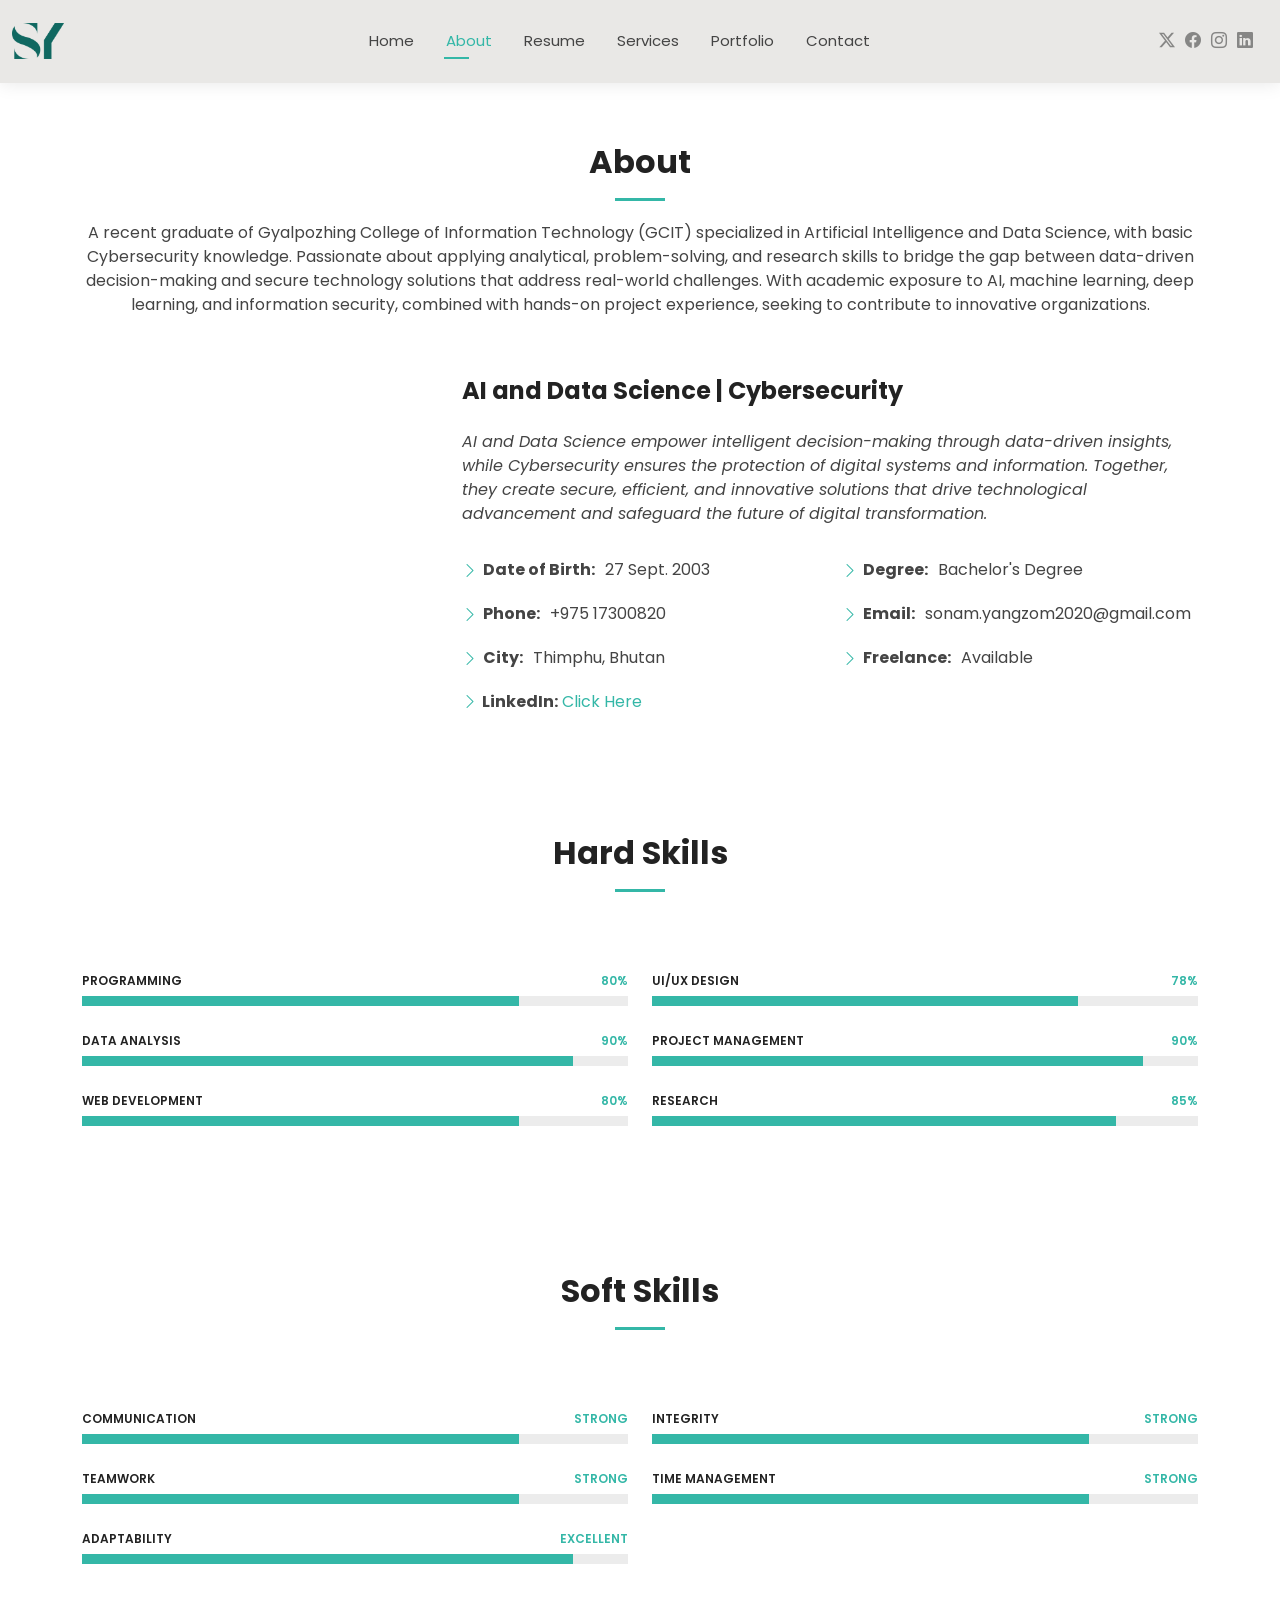
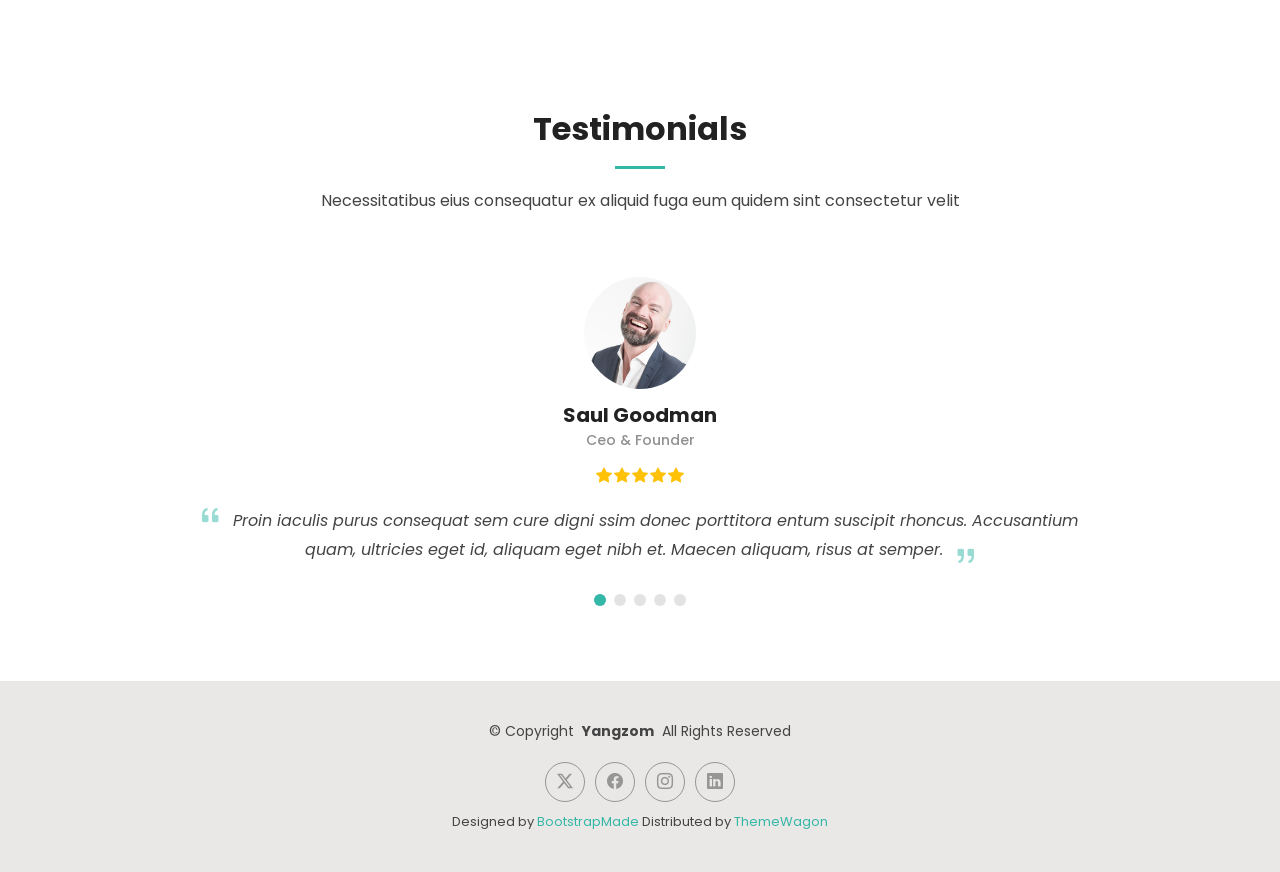
==== about.html @ 01315334 "initial commit" ====
<!DOCTYPE html>
<html lang="en">
  <head>
    <meta charset="utf-8" />
    <meta content="width=device-width, initial-scale=1.0" name="viewport" />
    <title>About - Yangzom Bootstrap Template</title>
    <meta name="description" content="" />
    <meta name="keywords" content="" />

    <!-- Favicons -->
    <link href="assets/img/favicon.png" rel="icon" />
    <link href="assets/img/apple-touch-icon.png" rel="apple-touch-icon" />

    <!-- Fonts -->
    <link href="https://fonts.googleapis.com" rel="preconnect" />
    <link href="https://fonts.gstatic.com" rel="preconnect" crossorigin />
    <link
      href="https://fonts.googleapis.com/css2?family=Roboto:ital,wght@0,100;0,300;0,400;0,500;0,700;0,900;1,100;1,300;1,400;1,500;1,700;1,900&family=Poppins:ital,wght@0,100;0,200;0,300;0,400;0,500;0,600;0,700;0,800;0,900;1,100;1,200;1,300;1,400;1,500;1,600;1,700;1,800;1,900&family=Raleway:ital,wght@0,100;0,200;0,300;0,400;0,500;0,600;0,700;0,800;0,900;1,100;1,200;1,300;1,400;1,500;1,600;1,700;1,800;1,900&display=swap"
      rel="stylesheet"
    />

    <!-- Vendor CSS Files -->
    <link
      href="assets/vendor/bootstrap/css/bootstrap.min.css"
      rel="stylesheet"
    />
    <link
      href="assets/vendor/bootstrap-icons/bootstrap-icons.css"
      rel="stylesheet"
    />
    <link href="assets/vendor/aos/aos.css" rel="stylesheet" />
    <link href="assets/vendor/swiper/swiper-bundle.min.css" rel="stylesheet" />
    <link
      href="assets/vendor/glightbox/css/glightbox.min.css"
      rel="stylesheet"
    />

    <!-- Main CSS File -->
    <link href="assets/css/main.css" rel="stylesheet" />

    <!-- =======================================================
  * Template Name: Yangzom
  * Template URL: https://bootstrapmade.com/kelly-free-bootstrap-cv-resume-html-template/
  * Updated: Aug 07 2024 with Bootstrap v5.3.3
  * Author: BootstrapMade.com
  * License: https://bootstrapmade.com/license/
  ======================================================== -->
  </head>

  <body class="about-page">
    <header
      id="header"
      class="header d-flex align-items-center light-background sticky-top"
    >
      <div
        class="container-fluid position-relative d-flex align-items-center justify-content-between"
      >
        <a
          href="index.html"
          class="logo d-flex align-items-center me-auto me-xl-0"
        >
          <!-- Uncomment the line below if you also wish to use an image logo -->
          <img src="assets/img/favicon.png" alt="" />
          <!-- <h1 class="sitename">Yangzom</h1> -->
        </a>

        <nav id="navmenu" class="navmenu">
          <ul>
            <li><a href="index.html">Home</a></li>
            <li><a href="about.html" class="active">About</a></li>
            <li><a href="resume.html">Resume</a></li>
            <li><a href="services.html">Services</a></li>
            <li><a href="portfolio.html">Portfolio</a></li>

            <li><a href="contact.html">Contact</a></li>
          </ul>
          <i class="mobile-nav-toggle d-xl-none bi bi-list"></i>
        </nav>

        <div class="header-social-links">
          <a href="#" class="twitter"><i class="bi bi-twitter-x"></i></a>
          <a href="#" class="facebook"><i class="bi bi-facebook"></i></a>
          <a href="#" class="instagram"><i class="bi bi-instagram"></i></a>
          <a href="#" class="linkedin"><i class="bi bi-linkedin"></i></a>
        </div>
      </div>
    </header>

    <main class="main">
      <!-- About Section -->
      <section id="about" class="about section">
        <!-- Section Title -->
        <div class="container section-title" data-aos="fade-up">
          <h2>About</h2>
          <p>
            A recent graduate of Gyalpozhing College of Information Technology
            (GCIT) specialized in Artificial Intelligence and Data Science, with
            basic Cybersecurity knowledge. Passionate about applying analytical,
            problem-solving, and research skills to bridge the gap between
            data-driven decision-making and secure technology solutions that
            address real-world challenges. With academic exposure to AI, machine
            learning, deep learning, and information security, combined with
            hands-on project experience, seeking to contribute to innovative
            organizations.
          </p>
        </div>
        <!-- End Section Title -->

        <div class="container" data-aos="fade-up" data-aos-delay="100">
          <div class="row gy-4 justify-content-center">
            <div class="col-lg-4">
              <img src="assets/img/profile-img.jpg" class="img-fluid" alt="" />
            </div>
            <div class="col-lg-8 content">
              <h2>AI and Data Science | Cybersecurity</h2>
              <p class="fst-italic py-3">
                AI and Data Science empower intelligent decision-making through
                data-driven insights, while Cybersecurity ensures the protection
                of digital systems and information. Together, they create
                secure, efficient, and innovative solutions that drive
                technological advancement and safeguard the future of digital
                transformation.
              </p>
              <div class="row">
                <div class="col-lg-6">
                  <ul>
                    <li>
                      <i class="bi bi-chevron-right"></i>
                      <strong>Date of Birth:</strong> <span>27 Sept. 2003</span>
                    </li>

                    <li>
                      <i class="bi bi-chevron-right"></i>
                      <strong>Phone:</strong> <span>+975 17300820</span>
                    </li>

                    <li>
                      <i class="bi bi-chevron-right"></i>
                      <strong>City:</strong> <span>Thimphu, Bhutan</span>
                    </li>
                  </ul>
                </div>
                <div class="col-lg-6">
                  <ul>
                    <li>
                      <i class="bi bi-chevron-right"></i>
                      <strong>Degree:</strong> <span>Bachelor's Degree</span>
                    </li>
                    <li>
                      <i class="bi bi-chevron-right"></i>
                      <strong>Email:</strong>
                      <span>sonam.yangzom2020@gmail.com</span>
                    </li>
                    <li>
                      <i class="bi bi-chevron-right"></i>
                      <strong>Freelance:</strong> <span>Available</span>
                    </li>
                  </ul>
                </div>
                <div class="col-lg-6 linkedin">
                  <i class="bi bi-chevron-right"></i>
                  <strong>LinkedIn:</strong>
                  <a
                    href="https://www.linkedin.com/in/sonam-yangzom-aba3902b0?utm_source=share&utm_campaign=share_via&utm_content=profile&utm_medium=ios_app"
                    target="_blank"
                    rel="noopener noreferrer"
                    class="text-decoration-none"
                  >
                    Click Here
                  </a>
                </div>
              </div>
              <!-- <p class="py-3">
                Officiis eligendi itaque labore et dolorum mollitia officiis
                optio vero. Quisquam sunt adipisci omnis et ut. Nulla
                accusantium dolor incidunt officia tempore. Et eius omnis.
                Cupiditate ut dicta maxime officiis quidem quia. Sed et
                consectetur qui quia repellendus itaque neque.
              </p> -->
            </div>
          </div>
        </div>
      </section>

      <!-- Skills Section -->
      <section id="skills" class="skills section">
        <!-- Section Title -->
        <div class="container section-title" data-aos="fade-up">
          <h2>Hard Skills</h2>
          <!-- <p>
            Necessitatibus eius consequatur ex aliquid fuga eum quidem sint
            consectetur velit
          </p> -->
        </div>
        <!-- End Section Title -->

        <div class="container" data-aos="fade-up" data-aos-delay="100">
          <div class="row skills-content skills-animation">
            <div class="col-lg-6">
              <div class="progress">
                <span class="skill"
                  ><span>Programming</span> <i class="val">80%</i></span
                >
                <div class="progress-bar-wrap">
                  <div
                    class="progress-bar"
                    role="progressbar"
                    aria-valuenow="80"
                    aria-valuemin="0"
                    aria-valuemax="100"
                  ></div>
                </div>
              </div>
              <!-- End Skills Item -->

              <div class="progress">
                <span class="skill"
                  ><span>Data Analysis</span> <i class="val">90%</i></span
                >
                <div class="progress-bar-wrap">
                  <div
                    class="progress-bar"
                    role="progressbar"
                    aria-valuenow="90"
                    aria-valuemin="0"
                    aria-valuemax="100"
                  ></div>
                </div>
              </div>
              <!-- End Skills Item -->

              <div class="progress">
                <span class="skill"
                  ><span>Web development </span> <i class="val">80%</i></span
                >
                <div class="progress-bar-wrap">
                  <div
                    class="progress-bar"
                    role="progressbar"
                    aria-valuenow="80"
                    aria-valuemin="0"
                    aria-valuemax="100"
                  ></div>
                </div>
              </div>
              <!-- End Skills Item -->
            </div>

            <div class="col-lg-6">
              <div class="progress">
                <span class="skill"
                  ><span>UI/UX design </span> <i class="val">78%</i></span
                >
                <div class="progress-bar-wrap">
                  <div
                    class="progress-bar"
                    role="progressbar"
                    aria-valuenow="78"
                    aria-valuemin="0"
                    aria-valuemax="100"
                  ></div>
                </div>
              </div>
              <!-- End Skills Item -->

              <div class="progress">
                <span class="skill"
                  ><span>Project Management </span> <i class="val">90%</i></span
                >
                <div class="progress-bar-wrap">
                  <div
                    class="progress-bar"
                    role="progressbar"
                    aria-valuenow="90"
                    aria-valuemin="0"
                    aria-valuemax="100"
                  ></div>
                </div>
              </div>
              <!-- End Skills Item -->

              <div class="progress">
                <span class="skill"
                  ><span>Research </span> <i class="val">85%</i></span
                >
                <div class="progress-bar-wrap">
                  <div
                    class="progress-bar"
                    role="progressbar"
                    aria-valuenow="85"
                    aria-valuemin="0"
                    aria-valuemax="100"
                  ></div>
                </div>
              </div>
              <!-- End Skills Item -->
            </div>
          </div>
        </div>
      </section>
      <!-- /Skills Section -->

      <!-- Stats Section -->
      <section id="skills" class="skills section">
        <!-- Section Title -->
        <div class="container section-title" data-aos="fade-up">
          <h2>Soft Skills</h2>
          <!-- <p>
            Necessitatibus eius consequatur ex aliquid fuga eum quidem sint
            consectetur velit
          </p> -->
        </div>
        <!-- End Section Title -->

        <div class="container" data-aos="fade-up" data-aos-delay="100">
          <div class="row skills-content skills-animation">
            <div class="col-lg-6">
              <div class="progress">
                <span class="skill"
                  ><span>Communication</span> <i class="val">Strong</i></span
                >
                <div class="progress-bar-wrap">
                  <div
                    class="progress-bar"
                    role="progressbar"
                    aria-valuenow="80"
                    aria-valuemin="0"
                    aria-valuemax="100"
                  ></div>
                </div>
              </div>
              <!-- End Skills Item -->

              <div class="progress">
                <span class="skill"
                  ><span>Teamwork</span> <i class="val">Strong</i></span
                >
                <div class="progress-bar-wrap">
                  <div
                    class="progress-bar"
                    role="progressbar"
                    aria-valuenow="80"
                    aria-valuemin="0"
                    aria-valuemax="100"
                  ></div>
                </div>
              </div>
              <!-- End Skills Item -->

              <div class="progress">
                <span class="skill"
                  ><span>Adaptability </span> <i class="val">Excellent</i></span
                >
                <div class="progress-bar-wrap">
                  <div
                    class="progress-bar"
                    role="progressbar"
                    aria-valuenow="90"
                    aria-valuemin="0"
                    aria-valuemax="100"
                  ></div>
                </div>
              </div>
              <!-- End Skills Item -->
            </div>

            <div class="col-lg-6">
              <div class="progress">
                <span class="skill"
                  ><span>Integrity </span> <i class="val">Strong</i></span
                >
                <div class="progress-bar-wrap">
                  <div
                    class="progress-bar"
                    role="progressbar"
                    aria-valuenow="80"
                    aria-valuemin="0"
                    aria-valuemax="100"
                  ></div>
                </div>
              </div>
              <!-- End Skills Item -->

              <div class="progress">
                <span class="skill"
                  ><span>Time Management </span> <i class="val">Strong</i></span
                >
                <div class="progress-bar-wrap">
                  <div
                    class="progress-bar"
                    role="progressbar"
                    aria-valuenow="80"
                    aria-valuemin="0"
                    aria-valuemax="100"
                  ></div>
                </div>
              </div>
              <!-- End Skills Item -->

              <!-- End Skills Item -->
            </div>
          </div>
        </div>
      </section>
      <!-- /Stats Section -->

      <!-- Testimonials Section -->
      <section id="testimonials" class="testimonials section">
        <!-- Section Title -->
        <div class="container section-title" data-aos="fade-up">
          <h2>Testimonials</h2>
          <p>
            Necessitatibus eius consequatur ex aliquid fuga eum quidem sint
            consectetur velit
          </p>
        </div>
        <!-- End Section Title -->

        <div class="container" data-aos="fade-up" data-aos-delay="100">
          <div class="swiper init-swiper">
            <script type="application/json" class="swiper-config">
              {
                "loop": true,
                "speed": 600,
                "autoplay": {
                  "delay": 5000
                },
                "slidesPerView": "auto",
                "pagination": {
                  "el": ".swiper-pagination",
                  "type": "bullets",
                  "clickable": true
                }
              }
            </script>
            <div class="swiper-wrapper">
              <div class="swiper-slide">
                <div class="testimonial-item">
                  <img
                    src="assets/img/testimonials/testimonials-1.jpg"
                    class="testimonial-img"
                    alt=""
                  />
                  <h3>Saul Goodman</h3>
                  <h4>Ceo &amp; Founder</h4>
                  <div class="stars">
                    <i class="bi bi-star-fill"></i
                    ><i class="bi bi-star-fill"></i
                    ><i class="bi bi-star-fill"></i
                    ><i class="bi bi-star-fill"></i
                    ><i class="bi bi-star-fill"></i>
                  </div>
                  <p>
                    <i class="bi bi-quote quote-icon-left"></i>
                    <span
                      >Proin iaculis purus consequat sem cure digni ssim donec
                      porttitora entum suscipit rhoncus. Accusantium quam,
                      ultricies eget id, aliquam eget nibh et. Maecen aliquam,
                      risus at semper.</span
                    >
                    <i class="bi bi-quote quote-icon-right"></i>
                  </p>
                </div>
              </div>
              <!-- End testimonial item -->

              <div class="swiper-slide">
                <div class="testimonial-item">
                  <img
                    src="assets/img/testimonials/testimonials-2.jpg"
                    class="testimonial-img"
                    alt=""
                  />
                  <h3>Sara Wilsson</h3>
                  <h4>Designer</h4>
                  <div class="stars">
                    <i class="bi bi-star-fill"></i
                    ><i class="bi bi-star-fill"></i
                    ><i class="bi bi-star-fill"></i
                    ><i class="bi bi-star-fill"></i
                    ><i class="bi bi-star-fill"></i>
                  </div>
                  <p>
                    <i class="bi bi-quote quote-icon-left"></i>
                    <span
                      >Export tempor illum tamen malis malis eram quae irure
                      esse labore quem cillum quid cillum eram malis quorum
                      velit fore eram velit sunt aliqua noster fugiat irure amet
                      legam anim culpa.</span
                    >
                    <i class="bi bi-quote quote-icon-right"></i>
                  </p>
                </div>
              </div>
              <!-- End testimonial item -->

              <div class="swiper-slide">
                <div class="testimonial-item">
                  <img
                    src="assets/img/testimonials/testimonials-3.jpg"
                    class="testimonial-img"
                    alt=""
                  />
                  <h3>Jena Karlis</h3>
                  <h4>Store Owner</h4>
                  <div class="stars">
                    <i class="bi bi-star-fill"></i
                    ><i class="bi bi-star-fill"></i
                    ><i class="bi bi-star-fill"></i
                    ><i class="bi bi-star-fill"></i
                    ><i class="bi bi-star-fill"></i>
                  </div>
                  <p>
                    <i class="bi bi-quote quote-icon-left"></i>
                    <span
                      >Enim nisi quem export duis labore cillum quae magna enim
                      sint quorum nulla quem veniam duis minim tempor labore
                      quem eram duis noster aute amet eram fore quis sint
                      minim.</span
                    >
                    <i class="bi bi-quote quote-icon-right"></i>
                  </p>
                </div>
              </div>
              <!-- End testimonial item -->

              <div class="swiper-slide">
                <div class="testimonial-item">
                  <img
                    src="assets/img/testimonials/testimonials-4.jpg"
                    class="testimonial-img"
                    alt=""
                  />
                  <h3>Matt Brandon</h3>
                  <h4>Freelancer</h4>
                  <div class="stars">
                    <i class="bi bi-star-fill"></i
                    ><i class="bi bi-star-fill"></i
                    ><i class="bi bi-star-fill"></i
                    ><i class="bi bi-star-fill"></i
                    ><i class="bi bi-star-fill"></i>
                  </div>
                  <p>
                    <i class="bi bi-quote quote-icon-left"></i>
                    <span
                      >Fugiat enim eram quae cillum dolore dolor amet nulla
                      culpa multos export minim fugiat minim velit minim dolor
                      enim duis veniam ipsum anim magna sunt elit fore quem
                      dolore labore illum veniam.</span
                    >
                    <i class="bi bi-quote quote-icon-right"></i>
                  </p>
                </div>
              </div>
              <!-- End testimonial item -->

              <div class="swiper-slide">
                <div class="testimonial-item">
                  <img
                    src="assets/img/testimonials/testimonials-5.jpg"
                    class="testimonial-img"
                    alt=""
                  />
                  <h3>John Larson</h3>
                  <h4>Entrepreneur</h4>
                  <div class="stars">
                    <i class="bi bi-star-fill"></i
                    ><i class="bi bi-star-fill"></i
                    ><i class="bi bi-star-fill"></i
                    ><i class="bi bi-star-fill"></i
                    ><i class="bi bi-star-fill"></i>
                  </div>
                  <p>
                    <i class="bi bi-quote quote-icon-left"></i>
                    <span
                      >Quis quorum aliqua sint quem legam fore sunt eram irure
                      aliqua veniam tempor noster veniam enim culpa labore duis
                      sunt culpa nulla illum cillum fugiat legam esse veniam
                      culpa fore nisi cillum quid.</span
                    >
                    <i class="bi bi-quote quote-icon-right"></i>
                  </p>
                </div>
              </div>
              <!-- End testimonial item -->
            </div>
            <div class="swiper-pagination"></div>
          </div>
        </div>
      </section>
      <!-- /Testimonials Section -->
    </main>

    <footer id="footer" class="footer light-background">
      <div class="container">
        <div class="copyright text-center">
          <p>
            © <span>Copyright</span>
            <strong class="px-1 sitename">Yangzom</strong>
            <span>All Rights Reserved<br /></span>
          </p>
        </div>
        <div class="social-links d-flex justify-content-center">
          <a href=""><i class="bi bi-twitter-x"></i></a>
          <a href=""><i class="bi bi-facebook"></i></a>
          <a href=""><i class="bi bi-instagram"></i></a>
          <a href=""><i class="bi bi-linkedin"></i></a>
        </div>
        <div class="credits">
          <!-- All the links in the footer should remain intact. -->
          <!-- You can delete the links only if you've purchased the pro version. -->
          <!-- Licensing information: https://bootstrapmade.com/license/ -->
          <!-- Purchase the pro version with working PHP/AJAX contact form: [buy-url] -->
          Designed by
          <a href="https://bootstrapmade.com/">BootstrapMade</a> Distributed by
          <a href=“https://themewagon.com>ThemeWagon
        </div>
      </div>
    </footer>

    <!-- Scroll Top -->
    <a
      href="#"
      id="scroll-top"
      class="scroll-top d-flex align-items-center justify-content-center"
      ><i class="bi bi-arrow-up-short"></i
    ></a>

    <!-- Preloader -->
    <div id="preloader"></div>

    <!-- Vendor JS Files -->
    <script src="assets/vendor/bootstrap/js/bootstrap.bundle.min.js"></script>
    <script src="assets/vendor/php-email-form/validate.js"></script>
    <script src="assets/vendor/aos/aos.js"></script>
    <script src="assets/vendor/waypoints/noframework.waypoints.js"></script>
    <script src="assets/vendor/purecounter/purecounter_vanilla.js"></script>
    <script src="assets/vendor/swiper/swiper-bundle.min.js"></script>
    <script src="assets/vendor/glightbox/js/glightbox.min.js"></script>
    <script src="assets/vendor/imagesloaded/imagesloaded.pkgd.min.js"></script>
    <script src="assets/vendor/isotope-layout/isotope.pkgd.min.js"></script>

    <!-- Main JS File -->
    <script src="assets/js/main.js"></script>
  </body>
</html>
---- assets/css/main.css ----
/**
* Template Name: Yangzom
* Template URL: https://bootstrapmade.com/kelly-free-bootstrap-cv-resume-html-template/
* Updated: Aug 07 2024 with Bootstrap v5.3.3
* Author: BootstrapMade.com
* License: https://bootstrapmade.com/license/
*/

/*--------------------------------------------------------------
# Font & Color Variables
# Help: https://bootstrapmade.com/color-system/
--------------------------------------------------------------*/
/* Fonts */
:root {
  --nav-font: "Roboto", system-ui, -apple-system, "Segoe UI", Roboto,
    "Helvetica Neue", Arial, "Noto Sans", "Liberation Sans", sans-serif,
    "Apple Color Emoji", "Segoe UI Emoji", "Segoe UI Symbol", "Noto Color Emoji";
  --nav-font: "Raleway", sans-serif;
  --nav-font: "Poppins", sans-serif;
}

/* Global Colors - The following color variables are used throughout the website. Updating them here will change the color scheme of the entire website */
:root {
  --background-color: #ffffff; /* Background color for the entire website, including individual sections */
  --default-color: #444444; /* Default color used for the majority of the text content across the entire website */
  --heading-color: #222222; /* Color for headings, subheadings and title throughout the website */
  --accent-color: #34b7a7; /* Accent color that represents your brand on the website. It's used for buttons, links, and other elements that need to stand out */
  --surface-color: #ffffff; /* The surface color is used as a background of boxed elements within sections, such as cards, icon boxes, or other elements that require a visual separation from the global background. */
  --contrast-color: #ffffff; /* Contrast color for text, ensuring readability against backgrounds of accent, heading, or default colors. */
}

/* Nav Menu Colors - The following color variables are used specifically for the navigation menu. They are separate from the global colors to allow for more customization options */
:root {
  --nav-color: #444444; /* The default color of the main navmenu links */
  --nav-hover-color: #34b7a7; /* Applied to main navmenu links when they are hovered over or active */
  --nav-mobile-background-color: #ffffff; /* Used as the background color for mobile navigation menu */
  --nav-dropdown-background-color: #ffffff; /* Used as the background color for dropdown items that appear when hovering over primary navigation items */
  --nav-dropdown-color: #444444; /* Used for navigation links of the dropdown items in the navigation menu. */
  --nav-dropdown-hover-color: #34b7a7; /* Similar to --nav-hover-color, this color is applied to dropdown navigation links when they are hovered over. */
}

/* Color Presets - These classes override global colors when applied to any section or element, providing reuse of the sam color scheme. */

.light-background {
  --background-color: #e9e8e6;
  --surface-color: #ffffff;
}

.dark-background {
  --background-color: #060606;
  --default-color: #ffffff;
  --heading-color: #ffffff;
  --surface-color: #252525;
  --contrast-color: #ffffff;
}

/* Smooth scroll */
:root {
  scroll-behavior: smooth;
}

/*--------------------------------------------------------------
# General Styling & Shared Classes
--------------------------------------------------------------*/
body {
  color: var(--default-color);
  background-color: var(--background-color);
  font-family: var(--nav-font);
}

a {
  color: var(--accent-color);
  text-decoration: none;
  transition: 0.3s;
}

a:hover {
  color: color-mix(in srgb, var(--accent-color), transparent 25%);
  text-decoration: none;
}

h1,
h2,
h3,
h4,
h5,
h6 {
  color: var(--heading-color);
  font-family: var(--nav-font);
}

/* PHP Email Form Messages
------------------------------*/
.php-email-form .error-message {
  display: none;
  background: #df1529;
  color: #ffffff;
  text-align: left;
  padding: 15px;
  margin-bottom: 24px;
  font-weight: 600;
}

.php-email-form .sent-message {
  display: none;
  color: #ffffff;
  background: #059652;
  text-align: center;
  padding: 15px;
  margin-bottom: 24px;
  font-weight: 600;
}

.php-email-form .loading {
  display: none;
  background: var(--surface-color);
  text-align: center;
  padding: 15px;
  margin-bottom: 24px;
}

.php-email-form .loading:before {
  content: "";
  display: inline-block;
  border-radius: 50%;
  width: 24px;
  height: 24px;
  margin: 0 10px -6px 0;
  border: 3px solid var(--accent-color);
  border-top-color: var(--surface-color);
  animation: php-email-form-loading 1s linear infinite;
}

@keyframes php-email-form-loading {
  0% {
    transform: rotate(0deg);
  }

  100% {
    transform: rotate(360deg);
  }
}

/*--------------------------------------------------------------
# Global Header
--------------------------------------------------------------*/
.header {
  color: var(--default-color);
  background-color: var(--background-color);
  padding: 15px 0;
  transition: all 0.5s;
  z-index: 997;
  box-shadow: 0px 0 18px rgba(0, 0, 0, 0.1);
}

.header .logo {
  line-height: 1;
}

.header .logo img {
  max-height: 36px;
  margin-right: 8px;
}

.header .logo h1 {
  font-size: 32px;
  margin: 0;
  font-weight: 300;
  text-transform: uppercase;
  color: var(--heading-color);
}

.header .header-social-links {
  padding-right: 15px;
}

.header .header-social-links a {
  color: color-mix(in srgb, var(--default-color), transparent 40%);
  padding-left: 6px;
  display: inline-block;
  transition: 0.3s;
  font-size: 16px;
}

.header .header-social-links a:hover {
  color: var(--accent-color);
}

.header .header-social-links a i {
  line-height: 0px;
}

@media (max-width: 1200px) {
  .header .logo {
    order: 1;
  }

  .header .header-social-links {
    order: 2;
  }

  .header .navmenu {
    order: 3;
  }
}

/*--------------------------------------------------------------
# Navigation Menu
--------------------------------------------------------------*/
/* Desktop Navigation */
@media (min-width: 1200px) {
  .navmenu {
    padding: 0;
  }

  .navmenu ul {
    margin: 0;
    padding: 0;
    display: flex;
    list-style: none;
    align-items: center;
  }

  .navmenu li {
    position: relative;
  }

  .navmenu > ul > li {
    white-space: nowrap;
    padding: 15px 14px;
  }

  .navmenu > ul > li:last-child {
    padding-right: 0;
  }

  .navmenu a,
  .navmenu a:focus {
    color: var(--nav-color);
    font-size: 15px;
    padding: 0 2px;
    font-family: var(--nav-font);
    font-weight: 400;
    display: flex;
    align-items: center;
    justify-content: space-between;
    white-space: nowrap;
    transition: 0.3s;
    position: relative;
  }

  .navmenu a i,
  .navmenu a:focus i {
    font-size: 12px;
    line-height: 0;
    margin-left: 5px;
    transition: 0.3s;
  }

  .navmenu > ul > li > a:before {
    content: "";
    position: absolute;
    height: 2px;
    bottom: -6px;
    left: 0;
    background-color: var(--nav-hover-color);
    visibility: hidden;
    width: 0px;
    transition: all 0.3s ease-in-out 0s;
  }

  .navmenu a:hover:before,
  .navmenu li:hover > a:before,
  .navmenu .active:before {
    visibility: visible;
    width: 25px;
  }

  .navmenu li:hover > a,
  .navmenu .active,
  .navmenu .active:focus {
    color: var(--nav-hover-color);
  }

  .navmenu .dropdown ul {
    margin: 0;
    padding: 10px 0;
    background: var(--nav-dropdown-background-color);
    display: block;
    position: absolute;
    visibility: hidden;
    left: 14px;
    top: 130%;
    opacity: 0;
    transition: 0.3s;
    border-radius: 4px;
    z-index: 99;
    box-shadow: 0px 0px 30px rgba(0, 0, 0, 0.1);
  }

  .navmenu .dropdown ul li {
    min-width: 200px;
  }

  .navmenu .dropdown ul a {
    padding: 10px 20px;
    font-size: 15px;
    text-transform: none;
    color: var(--nav-dropdown-color);
  }

  .navmenu .dropdown ul a i {
    font-size: 12px;
  }

  .navmenu .dropdown ul a:hover,
  .navmenu .dropdown ul .active:hover,
  .navmenu .dropdown ul li:hover > a {
    color: var(--nav-dropdown-hover-color);
  }

  .navmenu .dropdown:hover > ul {
    opacity: 1;
    top: 100%;
    visibility: visible;
  }

  .navmenu .dropdown .dropdown ul {
    top: 0;
    left: -90%;
    visibility: hidden;
  }

  .navmenu .dropdown .dropdown:hover > ul {
    opacity: 1;
    top: 0;
    left: -100%;
    visibility: visible;
  }
}

/* Mobile Navigation */
@media (max-width: 1199px) {
  .mobile-nav-toggle {
    color: var(--nav-color);
    font-size: 28px;
    line-height: 0;
    margin-right: 10px;
    cursor: pointer;
    transition: color 0.3s;
  }

  .navmenu {
    padding: 0;
    z-index: 9997;
  }

  .navmenu ul {
    display: none;
    list-style: none;
    position: absolute;
    inset: 60px 20px 20px 20px;
    padding: 10px 0;
    margin: 0;
    border-radius: 6px;
    background-color: var(--nav-mobile-background-color);
    border: 1px solid color-mix(in srgb, var(--default-color), transparent 90%);
    box-shadow: none;
    overflow-y: auto;
    transition: 0.3s;
    z-index: 9998;
  }

  .navmenu a,
  .navmenu a:focus {
    color: var(--nav-dropdown-color);
    padding: 10px 20px;
    font-family: var(--nav-font);
    font-size: 17px;
    font-weight: 500;
    display: flex;
    align-items: center;
    justify-content: space-between;
    white-space: nowrap;
    transition: 0.3s;
  }

  .navmenu a i,
  .navmenu a:focus i {
    font-size: 12px;
    line-height: 0;
    margin-left: 5px;
    width: 30px;
    height: 30px;
    display: flex;
    align-items: center;
    justify-content: center;
    border-radius: 50%;
    transition: 0.3s;
    background-color: color-mix(in srgb, var(--accent-color), transparent 90%);
  }

  .navmenu a i:hover,
  .navmenu a:focus i:hover {
    background-color: var(--accent-color);
    color: var(--contrast-color);
  }

  .navmenu a:hover,
  .navmenu .active,
  .navmenu .active:focus {
    color: var(--nav-dropdown-hover-color);
  }

  .navmenu .active i,
  .navmenu .active:focus i {
    background-color: var(--accent-color);
    color: var(--contrast-color);
    transform: rotate(180deg);
  }

  .navmenu .dropdown ul {
    position: static;
    display: none;
    z-index: 99;
    padding: 10px 0;
    margin: 10px 20px;
    background-color: var(--nav-dropdown-background-color);
    transition: all 0.5s ease-in-out;
  }

  .navmenu .dropdown ul ul {
    background-color: rgba(33, 37, 41, 0.1);
  }

  .navmenu .dropdown > .dropdown-active {
    display: block;
    background-color: rgba(33, 37, 41, 0.03);
  }

  .mobile-nav-active {
    overflow: hidden;
  }

  .mobile-nav-active .mobile-nav-toggle {
    color: #fff;
    position: absolute;
    font-size: 32px;
    top: 15px;
    right: 15px;
    margin-right: 0;
    z-index: 9999;
  }

  .mobile-nav-active .navmenu {
    position: fixed;
    overflow: hidden;
    inset: 0;
    background: rgba(33, 37, 41, 0.8);
    transition: 0.3s;
  }

  .mobile-nav-active .navmenu > ul {
    display: block;
  }
}

/*--------------------------------------------------------------
# Global Footer
--------------------------------------------------------------*/
.footer {
  color: var(--default-color);
  background-color: var(--background-color);
  font-size: 14px;
  padding: 40px 0;
  position: relative;
}

.footer .copyright p {
  margin-bottom: 0;
}

.footer .social-links {
  margin-top: 20px;
}

.footer .social-links a {
  display: flex;
  align-items: center;
  justify-content: center;
  width: 40px;
  height: 40px;
  border-radius: 50%;
  border: 1px solid color-mix(in srgb, var(--default-color), transparent 50%);
  font-size: 16px;
  color: color-mix(in srgb, var(--default-color), transparent 50%);
  margin: 0 5px;
  transition: 0.3s;
}

.footer .social-links a:hover {
  color: var(--accent-color);
  border-color: var(--accent-color);
}

.footer .credits {
  margin-top: 10px;
  font-size: 13px;
  text-align: center;
}

/*--------------------------------------------------------------
# Preloader
--------------------------------------------------------------*/
#preloader {
  position: fixed;
  inset: 0;
  z-index: 9999;
  overflow: hidden;
  background-color: var(--background-color);
  transition: all 0.6s ease-out;
  width: 100%;
  height: 100vh;
}

#preloader:before,
#preloader:after {
  content: "";
  position: absolute;
  border: 4px solid var(--accent-color);
  border-radius: 50%;
  animation: animate-preloader 2s cubic-bezier(0, 0.2, 0.8, 1) infinite;
}

#preloader:after {
  animation-delay: -0.5s;
}

@keyframes animate-preloader {
  0% {
    width: 10px;
    height: 10px;
    top: calc(50% - 5px);
    left: calc(50% - 5px);
    opacity: 1;
  }

  100% {
    width: 72px;
    height: 72px;
    top: calc(50% - 36px);
    left: calc(50% - 36px);
    opacity: 0;
  }
}

/*--------------------------------------------------------------
# Scroll Top Button
--------------------------------------------------------------*/
.scroll-top {
  position: fixed;
  visibility: hidden;
  opacity: 0;
  right: 15px;
  bottom: -15px;
  z-index: 99999;
  background-color: var(--accent-color);
  width: 44px;
  height: 44px;
  border-radius: 50px;
  transition: all 0.4s;
}

.scroll-top i {
  font-size: 24px;
  color: var(--contrast-color);
  line-height: 0;
}

.scroll-top:hover {
  background-color: color-mix(in srgb, var(--accent-color), transparent 20%);
  color: var(--contrast-color);
}

.scroll-top.active {
  visibility: visible;
  opacity: 1;
  bottom: 15px;
}

/*--------------------------------------------------------------
# Disable aos animation delay on mobile devices
--------------------------------------------------------------*/
@media screen and (max-width: 768px) {
  [data-aos-delay] {
    transition-delay: 0 !important;
  }
}

/*--------------------------------------------------------------
# Global Page Titles & Breadcrumbs
--------------------------------------------------------------*/
.page-title {
  color: var(--default-color);
  background-color: var(--background-color);
  padding: 25px 0;
  position: relative;
  border-bottom: 1px solid
    color-mix(in srgb, var(--default-color), transparent 85%);
}

.page-title h1 {
  font-size: 24px;
  font-weight: 400;
}

.page-title .breadcrumbs ol {
  display: flex;
  flex-wrap: wrap;
  list-style: none;
  padding: 0;
  margin: 0;
  font-size: 14px;
  font-weight: 400;
}

.page-title .breadcrumbs ol li + li {
  padding-left: 10px;
}

.page-title .breadcrumbs ol li + li::before {
  content: "/";
  display: inline-block;
  padding-right: 10px;
  color: color-mix(in srgb, var(--default-color), transparent 70%);
}

/*--------------------------------------------------------------
# Global Sections
--------------------------------------------------------------*/
section,
.section {
  color: var(--default-color);
  background-color: var(--background-color);
  padding: 60px 0;
  scroll-margin-top: 100px;
  overflow: clip;
}

@media (max-width: 1199px) {
  section,
  .section {
    scroll-margin-top: 66px;
  }
}

/*--------------------------------------------------------------
# Global Section Titles
--------------------------------------------------------------*/
.section-title {
  text-align: center;
  padding-bottom: 60px;
  position: relative;
}

.section-title h2 {
  font-size: 32px;
  font-weight: 700;
  margin-bottom: 20px;
  padding-bottom: 20px;
  position: relative;
}

.section-title h2:after {
  content: "";
  position: absolute;
  display: block;
  width: 50px;
  height: 3px;
  background: var(--accent-color);
  left: 0;
  right: 0;
  bottom: 0;
  margin: auto;
}

.section-title p {
  margin-bottom: 0;
}

/*--------------------------------------------------------------
# Hero Section
--------------------------------------------------------------*/
.hero {
  width: 100%;
  min-height: calc(100vh - 82px);
  position: relative;
  padding: 80px 0;
  display: flex;
  align-items: center;
  justify-content: center;
  /* background: linear-gradient(to bottom, #000000, #ffffff); */
}

@media (max-width: 1200px) {
  .hero {
    min-height: calc(100vh - 68px);
  }
}

.hero img {
  position: absolute;
  inset: 0;
  display: block;
  width: 100%;
  height: 100%;
  object-fit: cover;
  z-index: 1;
}

.hero .container {
  position: relative;
  z-index: 3;
}

.hero h2 {
  margin: 0;
  font-size: 48px;
  font-weight: 700;
  color: var(--accent-color);
}

.hero p {
  margin: 10px 0 0 0;
  font-size: 24px;
  color: var(--heading-color);
}

.hero .btn-get-started {
  color: var(--contrast-color);
  background: var(--accent-color);
  font-family: var(--nav-font);
  text-transform: uppercase;
  font-weight: 600;
  font-size: 12px;
  letter-spacing: 1px;
  display: inline-block;
  padding: 12px 40px;
  border-radius: 50px;
  transition: 0.5s;
  margin-top: 30px;
}
.hero .download {
  color: var(--accent-color);
  border: 1px solid var(--accent-color);
  /* background: var(--accent-color); */
  font-family: var(--nav-font);
  text-transform: uppercase;
  font-weight: 600;
  font-size: 12px;
  letter-spacing: 1px;
  display: inline-block;
  padding: 12px 40px;
  border-radius: 50px;
  transition: 0.5s;
  margin-top: 30px;
}

.hero .btn-get-started:hover {
  background: color-mix(in srgb, var(--accent-color) 90%, white 20%);
}

@media (max-width: 768px) {
  .hero h2 {
    font-size: 32px;
  }

  .hero p {
    font-size: 18px;
  }
}

/*--------------------------------------------------------------
# About Section
--------------------------------------------------------------*/
.about .content h2 {
  font-weight: 700;
  font-size: 24px;
}

.about .content ul {
  list-style: none;
  padding: 0;
}
.row .col-lg-6 ul {
  list-style: none;
  padding: 0;
}
.linkedin {
  align-items: flex-end;
}
.col-lg-6 i {
  color: var(--accent-color) !important;
}
.about .content ul li {
  margin-bottom: 20px;
  display: flex;
  align-items: center;
}

.about .content ul strong {
  margin-right: 10px;
}

.about .content ul i {
  font-size: 16px;
  margin-right: 5px;
  color: var(--accent-color);
  line-height: 0;
}

/*--------------------------------------------------------------
# Skills Section
--------------------------------------------------------------*/
.skills .progress {
  height: 60px;
  display: block;
  background: none;
  border-radius: 0;
}

.skills .progress .skill {
  color: var(--heading-color);
  padding: 0;
  margin: 0 0 6px 0;
  text-transform: uppercase;
  display: block;
  font-weight: 600;
  font-family: var(--nav-font);
}

.skills .progress .skill .val {
  float: right;
  font-style: normal;
}

.skills .progress-bar-wrap {
  background: color-mix(in srgb, var(--default-color), transparent 90%);
  height: 10px;
}

.skills .progress-bar {
  width: 1px;
  height: 10px;
  transition: 0.9s;
  background-color: var(--accent-color);
}

/*--------------------------------------------------------------
# Stats Section
--------------------------------------------------------------*/
.stats .stats-item {
  padding: 30px;
  width: 100%;
}

.stats .stats-item span {
  color: var(--heading-color);
  font-size: 48px;
  display: block;
  font-weight: 700;
  margin-bottom: 20px;
  padding-bottom: 20px;
  position: relative;
}

.stats .stats-item span:after {
  content: "";
  position: absolute;
  display: block;
  width: 25px;
  height: 3px;
  background: var(--accent-color);
  left: 0;
  right: 0;
  bottom: 0;
  margin: auto;
}

.stats .stats-item p {
  color: color-mix(in srgb, var(--default-color), transparent 40%);
  padding: 0;
  margin: 0;
  font-family: var(--nav-font);
  font-weight: 500;
}

/*--------------------------------------------------------------
# Testimonials Section
--------------------------------------------------------------*/
.testimonials .section-header {
  margin-bottom: 40px;
}

.testimonials .testimonials-carousel,
.testimonials .testimonials-slider {
  overflow: hidden;
}

.testimonials .testimonial-item {
  text-align: center;
}

.testimonials .testimonial-item .testimonial-img {
  width: 120px;
  border-radius: 50%;
  border: 4px solid var(--background-color);
  margin: 0 auto;
}

.testimonials .testimonial-item h3 {
  font-size: 20px;
  font-weight: bold;
  margin: 10px 0 5px 0;
}

.testimonials .testimonial-item h4 {
  font-size: 14px;
  color: color-mix(in srgb, var(--default-color), transparent 40%);
  margin: 0 0 15px 0;
}

.testimonials .testimonial-item .stars {
  margin-bottom: 15px;
}

.testimonials .testimonial-item .stars i {
  color: #ffc107;
  margin: 0 1px;
}

.testimonials .testimonial-item .quote-icon-left,
.testimonials .testimonial-item .quote-icon-right {
  color: color-mix(in srgb, var(--accent-color), transparent 50%);
  font-size: 26px;
  line-height: 0;
}

.testimonials .testimonial-item .quote-icon-left {
  display: inline-block;
  left: -5px;
  position: relative;
}

.testimonials .testimonial-item .quote-icon-right {
  display: inline-block;
  right: -5px;
  position: relative;
  top: 10px;
  transform: scale(-1, -1);
}

.testimonials .testimonial-item p {
  font-style: italic;
  margin: 0 auto 15px auto;
}

.testimonials .swiper-wrapper {
  height: auto;
}

.testimonials .swiper-pagination {
  margin-top: 20px;
  position: relative;
}

.testimonials .swiper-pagination .swiper-pagination-bullet {
  width: 12px;
  height: 12px;
  opacity: 1;
  background-color: color-mix(in srgb, var(--default-color), transparent 85%);
}

.testimonials .swiper-pagination .swiper-pagination-bullet-active {
  background-color: var(--accent-color);
}

@media (min-width: 992px) {
  .testimonials .testimonial-item p {
    width: 80%;
  }
}

/*--------------------------------------------------------------
# Resume Section
--------------------------------------------------------------*/
.resume .resume-title {
  color: var(--heading-color);
  font-size: 26px;
  font-weight: 700;
  margin-top: 20px;
  margin-bottom: 20px;
}

.resume .resume-item {
  padding: 0 0 20px 20px;
  margin-top: -2px;
  border-left: 2px solid var(--accent-color);
  position: relative;
}

.resume .resume-item h4 {
  line-height: 18px;
  font-size: 18px;
  font-weight: 600;
  text-transform: uppercase;
  color: color-mix(in srgb, var(--default-color), transparent 20%);
  margin-bottom: 10px;
}

.resume .resume-item h5 {
  font-size: 16px;
  padding: 5px 15px;
  display: inline-block;
  font-weight: 600;
  margin-bottom: 10px;
}

.resume .resume-item ul {
  padding-left: 20px;
}

.resume .resume-item ul li {
  padding-bottom: 10px;
}

.resume .resume-item:last-child {
  padding-bottom: 0;
}

.resume .resume-item::before {
  content: "";
  position: absolute;
  width: 16px;
  height: 16px;
  border-radius: 50px;
  left: -9px;
  top: 0;
  background: var(--background-color);
  border: 2px solid var(--accent-color);
}

/*--------------------------------------------------------------
# Services Section
--------------------------------------------------------------*/
.services .service-item {
  background-color: var(--surface-color);
  box-shadow: 0px 5px 90px 0px rgba(0, 0, 0, 0.1);
  height: 100%;
  padding: 60px 30px;
  text-align: center;
  transition: 0.3s;
  border-radius: 5px;
}

.services .service-item .icon {
  margin: 0 auto;
  width: 100px;
  height: 100px;
  display: flex;
  align-items: center;
  justify-content: center;
  transition: ease-in-out 0.3s;
  position: relative;
}

.services .service-item .icon i {
  font-size: 36px;
  transition: 0.5s;
  position: relative;
}

.services .service-item .icon svg {
  position: absolute;
  top: 0;
  left: 0;
}

.services .service-item .icon svg path {
  transition: 0.5s;
  fill: color-mix(in srgb, var(--default-color), transparent 95%);
}

.services .service-item h3 {
  font-weight: 700;
  margin: 10px 0 15px 0;
  font-size: 22px;
}

.services .service-item p {
  line-height: 24px;
  font-size: 14px;
  margin-bottom: 0;
}

.services .service-item:hover {
  box-shadow: 0px 5px 35px 0px rgba(0, 0, 0, 0.1);
}

.services .service-item.item-cyan i {
  color: #0dcaf0;
}

.services .service-item.item-cyan:hover .icon i {
  color: #fff;
}

.services .service-item.item-cyan:hover .icon path {
  fill: #0dcaf0;
}

.services .service-item.item-orange i {
  color: #fd7e14;
}

.services .service-item.item-orange:hover .icon i {
  color: #fff;
}

.services .service-item.item-orange:hover .icon path {
  fill: #fd7e14;
}

.services .service-item.item-teal i {
  color: #20c997;
}

.services .service-item.item-teal:hover .icon i {
  color: #fff;
}

.services .service-item.item-teal:hover .icon path {
  fill: #20c997;
}

.services .service-item.item-red i {
  color: #df1529;
}

.services .service-item.item-red:hover .icon i {
  color: #fff;
}

.services .service-item.item-red:hover .icon path {
  fill: #df1529;
}

.services .service-item.item-indigo i {
  color: #6610f2;
}

.services .service-item.item-indigo:hover .icon i {
  color: #fff;
}

.services .service-item.item-indigo:hover .icon path {
  fill: #6610f2;
}

.services .service-item.item-pink i {
  color: #f3268c;
}

.services .service-item.item-pink:hover .icon i {
  color: #fff;
}

.services .service-item.item-pink:hover .icon path {
  fill: #f3268c;
}

/*--------------------------------------------------------------
# Portfolio Section
--------------------------------------------------------------*/
.portfolio .portfolio-filters {
  padding: 0;
  margin: 0 auto 20px auto;
  list-style: none;
  text-align: center;
}

.portfolio .portfolio-filters li {
  cursor: pointer;
  display: inline-block;
  padding: 8px 20px 10px 20px;
  margin: 0;
  font-size: 15px;
  font-weight: 500;
  line-height: 1;
  margin-bottom: 5px;
  border-radius: 50px;
  transition: all 0.3s ease-in-out;
  font-family: var(--nav-font);
}

.portfolio .portfolio-filters li:hover,
.portfolio .portfolio-filters li.filter-active {
  color: var(--contrast-color);
  background-color: var(--accent-color);
}

.portfolio .portfolio-filters li:first-child {
  margin-left: 0;
}

.portfolio .portfolio-filters li:last-child {
  margin-right: 0;
}

@media (max-width: 575px) {
  .portfolio .portfolio-filters li {
    font-size: 14px;
    margin: 0 0 10px 0;
  }
}

.portfolio .portfolio-item {
  position: relative;
  overflow: hidden;
}

.portfolio .portfolio-item .portfolio-info {
  opacity: 0;
  position: absolute;
  left: 12px;
  right: 12px;
  bottom: -100%;
  z-index: 3;
  transition: all ease-in-out 0.5s;
  background: color-mix(in srgb, var(--surface-color), transparent 10%);
  padding: 15px;
}

.portfolio .portfolio-item .portfolio-info h4 {
  font-size: 18px;
  font-weight: 600;
  padding-right: 50px;
}

.portfolio .portfolio-item .portfolio-info p {
  color: color-mix(in srgb, var(--default-color), transparent 30%);
  font-size: 14px;
  margin-bottom: 0;
  padding-right: 50px;
}

.portfolio .portfolio-item .portfolio-info .preview-link,
.portfolio .portfolio-item .portfolio-info .details-link {
  position: absolute;
  right: 50px;
  font-size: 24px;
  top: calc(50% - 14px);
  color: color-mix(in srgb, var(--default-color), transparent 30%);
  transition: 0.3s;
  line-height: 0;
}

.portfolio .portfolio-item .portfolio-info .preview-link:hover,
.portfolio .portfolio-item .portfolio-info .details-link:hover {
  color: var(--accent-color);
}

.portfolio .portfolio-item .portfolio-info .details-link {
  right: 14px;
  font-size: 28px;
}

.portfolio .portfolio-item:hover .portfolio-info {
  opacity: 1;
  bottom: 0;
}

/*--------------------------------------------------------------
# Portfolio Details Section
--------------------------------------------------------------*/
.portfolio-details .portfolio-details-slider img {
  width: 100%;
}

.portfolio-details .portfolio-details-slider .swiper-pagination {
  margin-top: 20px;
  position: relative;
}

.portfolio-details
  .portfolio-details-slider
  .swiper-pagination
  .swiper-pagination-bullet {
  width: 12px;
  height: 12px;
  background-color: color-mix(in srgb, var(--default-color), transparent 85%);
  opacity: 1;
}

.portfolio-details
  .portfolio-details-slider
  .swiper-pagination
  .swiper-pagination-bullet-active {
  background-color: var(--accent-color);
}

.portfolio-details .portfolio-info {
  background-color: var(--surface-color);
  padding: 30px;
  box-shadow: 0px 0 30px rgba(0, 0, 0, 0.1);
}

.portfolio-details .portfolio-info h3 {
  font-size: 22px;
  font-weight: 700;
  margin-bottom: 20px;
  padding-bottom: 20px;
  border-bottom: 1px solid
    color-mix(in srgb, var(--default-color), transparent 85%);
}

.portfolio-details .portfolio-info ul {
  list-style: none;
  padding: 0;
  font-size: 15px;
}

.portfolio-details .portfolio-info ul li + li {
  margin-top: 10px;
}

.portfolio-details .portfolio-description {
  padding-top: 30px;
}

.portfolio-details .portfolio-description h2 {
  font-size: 26px;
  font-weight: 700;
  margin-bottom: 20px;
}

.portfolio-details .portfolio-description p {
  padding: 0;
  color: color-mix(in srgb, var(--default-color), transparent 30%);
}

/*--------------------------------------------------------------
# Contact Section
--------------------------------------------------------------*/
.contact .info-wrap {
  background-color: var(--surface-color);
  box-shadow: 0px 0px 20px rgba(0, 0, 0, 0.1);
  padding: 30px;
}

@media (max-width: 575px) {
  .contact .info-wrap {
    padding: 20px;
  }
}

.contact .info-item {
  margin-bottom: 40px;
}

.contact .info-item i {
  font-size: 20px;
  color: var(--accent-color);
  background: color-mix(in srgb, var(--accent-color), transparent 92%);
  width: 44px;
  height: 44px;
  display: flex;
  justify-content: center;
  align-items: center;
  border-radius: 50px;
  transition: all 0.3s ease-in-out;
  margin-right: 15px;
}

.contact .info-item h3 {
  padding: 0;
  font-size: 18px;
  font-weight: 700;
  margin-bottom: 5px;
}

.contact .info-item p {
  padding: 0;
  margin-bottom: 0;
  font-size: 14px;
}

.contact .info-item:hover i {
  background: var(--accent-color);
  color: var(--contrast-color);
}

.contact .php-email-form {
  background-color: var(--surface-color);
  height: 100%;
  padding: 30px;
  box-shadow: 0px 0px 20px rgba(0, 0, 0, 0.1);
}

@media (max-width: 575px) {
  .contact .php-email-form {
    padding: 20px;
  }
}

.contact .php-email-form input[type="text"],
.contact .php-email-form input[type="email"],
.contact .php-email-form textarea {
  font-size: 14px;
  padding: 10px 15px;
  box-shadow: none;
  border-radius: 0;
  color: var(--default-color);
  background-color: var(--surface-color);
  border-color: color-mix(in srgb, var(--default-color), transparent 80%);
}

.contact .php-email-form input[type="text"]:focus,
.contact .php-email-form input[type="email"]:focus,
.contact .php-email-form textarea:focus {
  border-color: var(--accent-color);
}

.contact .php-email-form input[type="text"]::placeholder,
.contact .php-email-form input[type="email"]::placeholder,
.contact .php-email-form textarea::placeholder {
  color: color-mix(in srgb, var(--default-color), transparent 70%);
}

.contact .php-email-form button[type="submit"] {
  color: var(--contrast-color);
  background: var(--accent-color);
  border: 0;
  padding: 10px 30px;
  transition: 0.4s;
  border-radius: 50px;
}

.contact .php-email-form button[type="submit"]:hover {
  background: color-mix(in srgb, var(--accent-color), transparent 25%);
}

/*--------------------------------------------------------------
# Starter Section Section
--------------------------------------------------------------*/
.starter-section {
  /* Add your styles here */
}
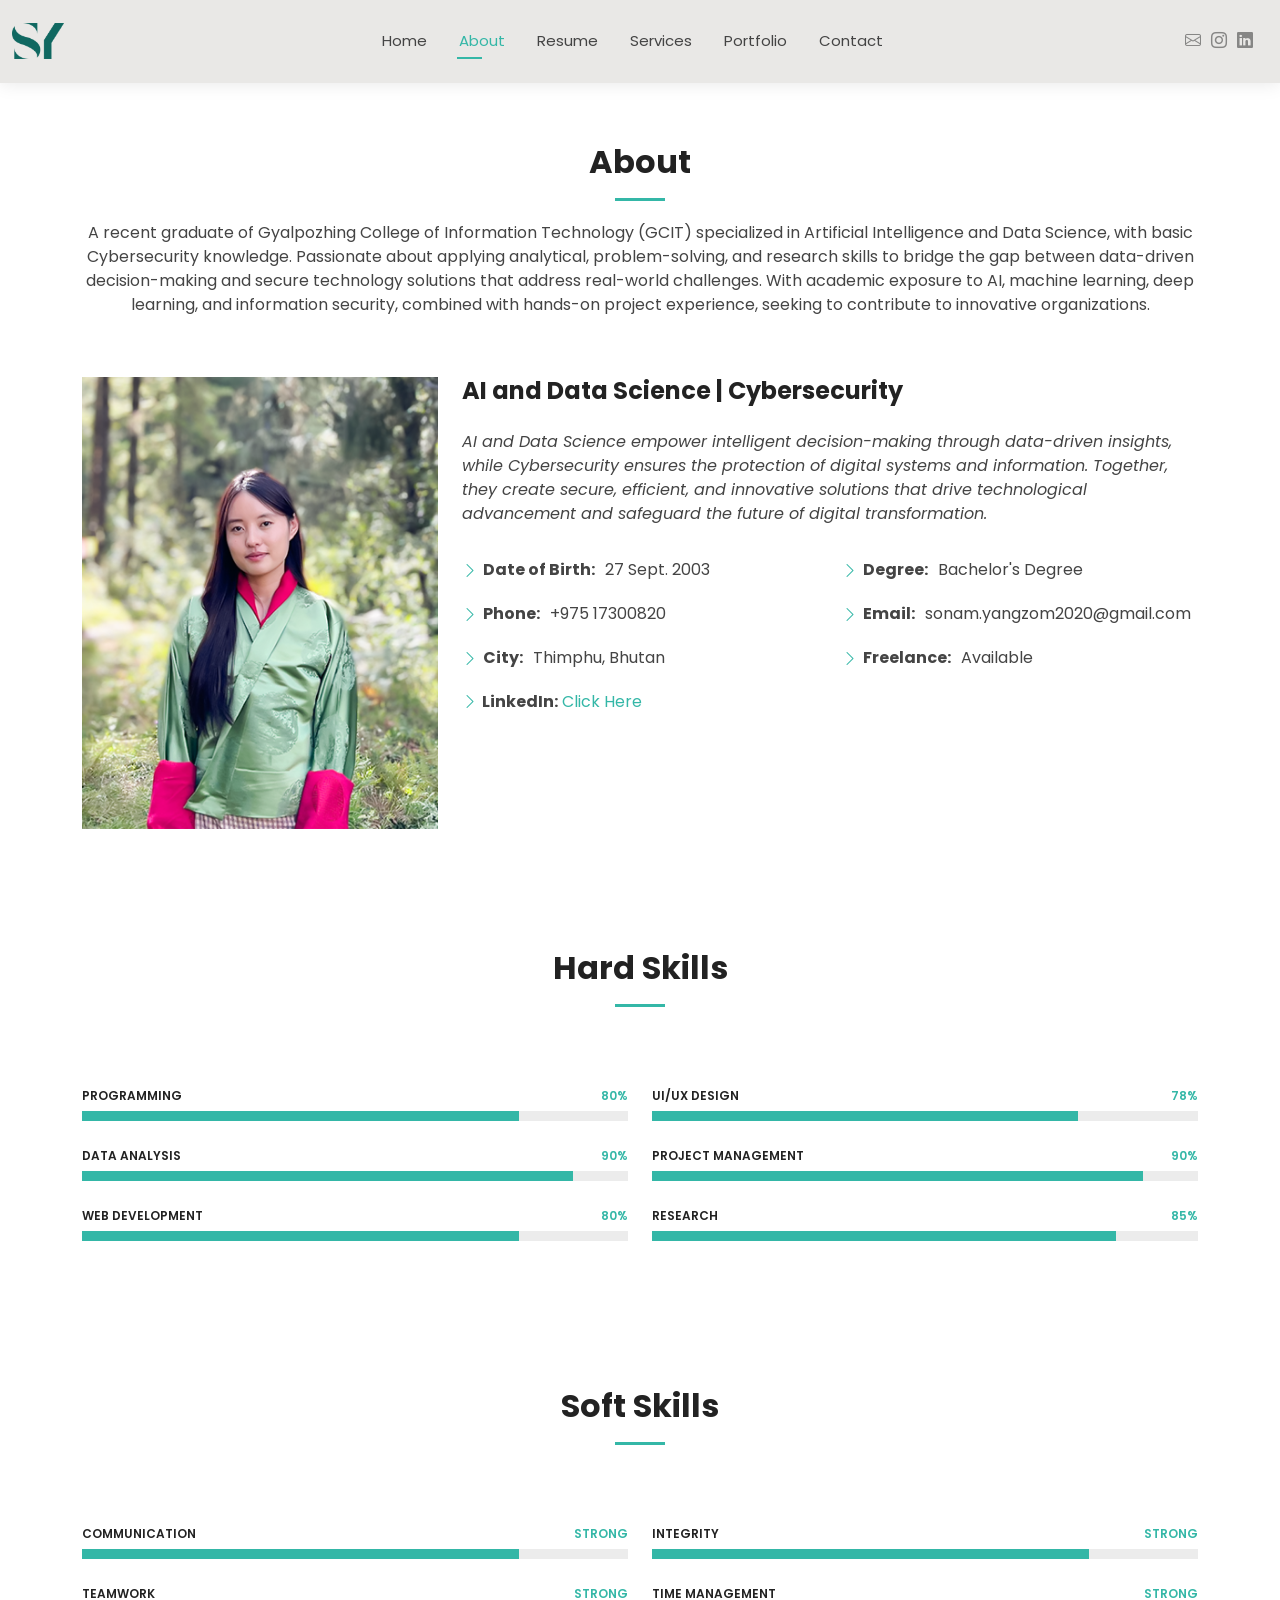
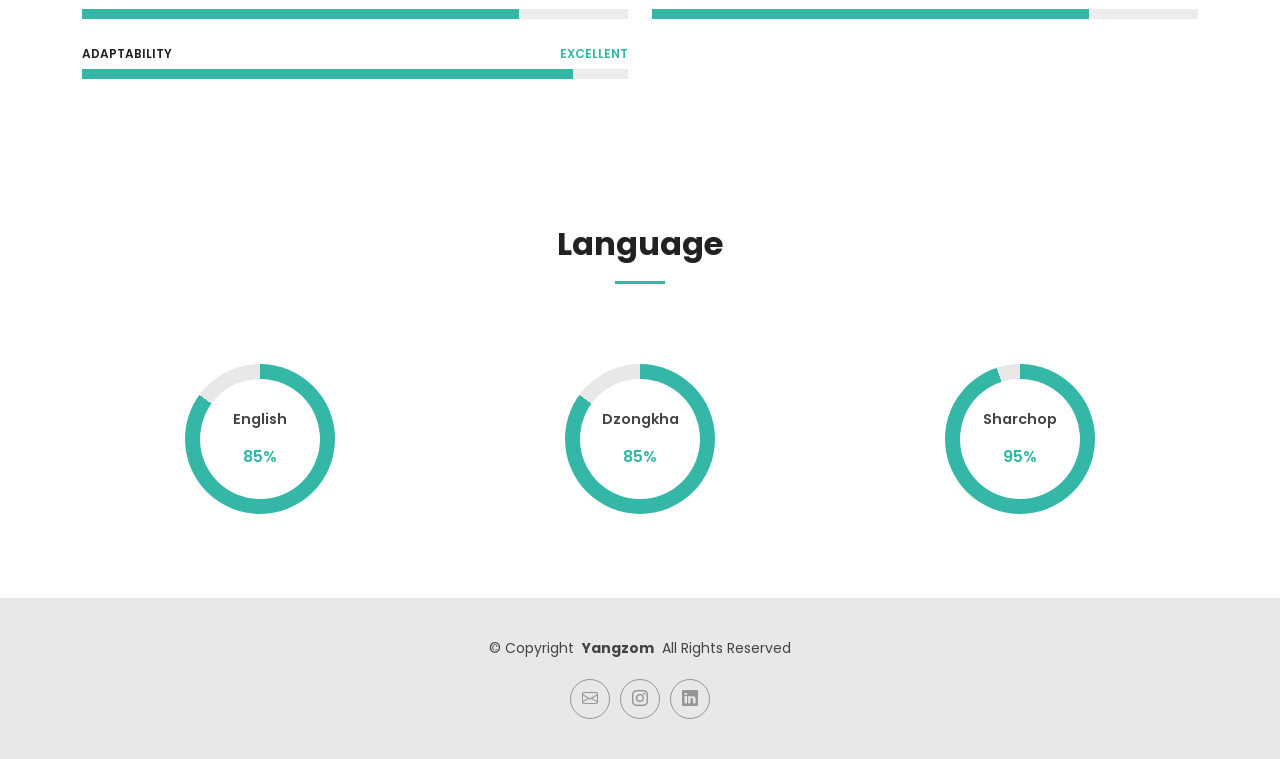
==== commit c435e272: "hero banner description" ====
--- a/about.html
+++ b/about.html
@@ -78,10 +78,21 @@
         </nav>
 
         <div class="header-social-links">
-          <a href="#" class="twitter"><i class="bi bi-twitter-x"></i></a>
-          <a href="#" class="facebook"><i class="bi bi-facebook"></i></a>
-          <a href="#" class="instagram"><i class="bi bi-instagram"></i></a>
-          <a href="#" class="linkedin"><i class="bi bi-linkedin"></i></a>
+          <a
+            href="mailto:sonam.yangzom2020@gmail.com?subject=Hi,&body=Hi%20there"
+          >
+            <i class="bi bi-envelope"></i>
+          </a>
+          <a
+            href="https://www.instagram.com/s__yangzom?igsh=MW95NjE1NTBzcmx5eA=="
+            class="instagram"
+            ><i class="bi bi-instagram"></i
+          ></a>
+          <a
+            href="https://www.linkedin.com/in/sonam-yangzom-aba3902b0?utm_source=share&utm_campaign=share_via&utm_content=profile&utm_medium=ios_app"
+            class="linkedin"
+            ><i class="bi bi-linkedin"></i
+          ></a>
         </div>
       </div>
     </header>
@@ -109,7 +120,7 @@
         <div class="container" data-aos="fade-up" data-aos-delay="100">
           <div class="row gy-4 justify-content-center">
             <div class="col-lg-4">
-              <img src="assets/img/profile-img.jpg" class="img-fluid" alt="" />
+              <img src="assets/img/profile.png" class="img-fluid" alt="" />
             </div>
             <div class="col-lg-8 content">
               <h2>AI and Data Science | Cybersecurity</h2>
@@ -170,13 +181,6 @@
                   </a>
                 </div>
               </div>
-              <!-- <p class="py-3">
-                Officiis eligendi itaque labore et dolorum mollitia officiis
-                optio vero. Quisquam sunt adipisci omnis et ut. Nulla
-                accusantium dolor incidunt officia tempore. Et eius omnis.
-                Cupiditate ut dicta maxime officiis quidem quia. Sed et
-                consectetur qui quia repellendus itaque neque.
-              </p> -->
             </div>
           </div>
         </div>
@@ -184,15 +188,9 @@
 
       <!-- Skills Section -->
       <section id="skills" class="skills section">
-        <!-- Section Title -->
         <div class="container section-title" data-aos="fade-up">
           <h2>Hard Skills</h2>
-          <!-- <p>
-            Necessitatibus eius consequatur ex aliquid fuga eum quidem sint
-            consectetur velit
-          </p> -->
-        </div>
-        <!-- End Section Title -->
+        </div>
 
         <div class="container" data-aos="fade-up" data-aos-delay="100">
           <div class="row skills-content skills-animation">
@@ -243,7 +241,6 @@
                   ></div>
                 </div>
               </div>
-              <!-- End Skills Item -->
             </div>
 
             <div class="col-lg-6">
@@ -298,6 +295,7 @@
           </div>
         </div>
       </section>
+
       <!-- /Skills Section -->
 
       <!-- Stats Section -->
@@ -305,10 +303,6 @@
         <!-- Section Title -->
         <div class="container section-title" data-aos="fade-up">
           <h2>Soft Skills</h2>
-          <!-- <p>
-            Necessitatibus eius consequatur ex aliquid fuga eum quidem sint
-            consectetur velit
-          </p> -->
         </div>
         <!-- End Section Title -->
 
@@ -395,200 +389,38 @@
                   ></div>
                 </div>
               </div>
-              <!-- End Skills Item -->
-
-              <!-- End Skills Item -->
             </div>
           </div>
         </div>
       </section>
-      <!-- /Stats Section -->
-
-      <!-- Testimonials Section -->
-      <section id="testimonials" class="testimonials section">
-        <!-- Section Title -->
+      <section id="languages" class="languages section">
         <div class="container section-title" data-aos="fade-up">
-          <h2>Testimonials</h2>
-          <p>
-            Necessitatibus eius consequatur ex aliquid fuga eum quidem sint
-            consectetur velit
-          </p>
-        </div>
-        <!-- End Section Title -->
-
+          <h2>Language</h2>
+        </div>
         <div class="container" data-aos="fade-up" data-aos-delay="100">
-          <div class="swiper init-swiper">
-            <script type="application/json" class="swiper-config">
-              {
-                "loop": true,
-                "speed": 600,
-                "autoplay": {
-                  "delay": 5000
-                },
-                "slidesPerView": "auto",
-                "pagination": {
-                  "el": ".swiper-pagination",
-                  "type": "bullets",
-                  "clickable": true
-                }
-              }
-            </script>
-            <div class="swiper-wrapper">
-              <div class="swiper-slide">
-                <div class="testimonial-item">
-                  <img
-                    src="assets/img/testimonials/testimonials-1.jpg"
-                    class="testimonial-img"
-                    alt=""
-                  />
-                  <h3>Saul Goodman</h3>
-                  <h4>Ceo &amp; Founder</h4>
-                  <div class="stars">
-                    <i class="bi bi-star-fill"></i
-                    ><i class="bi bi-star-fill"></i
-                    ><i class="bi bi-star-fill"></i
-                    ><i class="bi bi-star-fill"></i
-                    ><i class="bi bi-star-fill"></i>
-                  </div>
-                  <p>
-                    <i class="bi bi-quote quote-icon-left"></i>
-                    <span
-                      >Proin iaculis purus consequat sem cure digni ssim donec
-                      porttitora entum suscipit rhoncus. Accusantium quam,
-                      ultricies eget id, aliquam eget nibh et. Maecen aliquam,
-                      risus at semper.</span
-                    >
-                    <i class="bi bi-quote quote-icon-right"></i>
-                  </p>
-                </div>
-              </div>
-              <!-- End testimonial item -->
-
-              <div class="swiper-slide">
-                <div class="testimonial-item">
-                  <img
-                    src="assets/img/testimonials/testimonials-2.jpg"
-                    class="testimonial-img"
-                    alt=""
-                  />
-                  <h3>Sara Wilsson</h3>
-                  <h4>Designer</h4>
-                  <div class="stars">
-                    <i class="bi bi-star-fill"></i
-                    ><i class="bi bi-star-fill"></i
-                    ><i class="bi bi-star-fill"></i
-                    ><i class="bi bi-star-fill"></i
-                    ><i class="bi bi-star-fill"></i>
-                  </div>
-                  <p>
-                    <i class="bi bi-quote quote-icon-left"></i>
-                    <span
-                      >Export tempor illum tamen malis malis eram quae irure
-                      esse labore quem cillum quid cillum eram malis quorum
-                      velit fore eram velit sunt aliqua noster fugiat irure amet
-                      legam anim culpa.</span
-                    >
-                    <i class="bi bi-quote quote-icon-right"></i>
-                  </p>
-                </div>
-              </div>
-              <!-- End testimonial item -->
-
-              <div class="swiper-slide">
-                <div class="testimonial-item">
-                  <img
-                    src="assets/img/testimonials/testimonials-3.jpg"
-                    class="testimonial-img"
-                    alt=""
-                  />
-                  <h3>Jena Karlis</h3>
-                  <h4>Store Owner</h4>
-                  <div class="stars">
-                    <i class="bi bi-star-fill"></i
-                    ><i class="bi bi-star-fill"></i
-                    ><i class="bi bi-star-fill"></i
-                    ><i class="bi bi-star-fill"></i
-                    ><i class="bi bi-star-fill"></i>
-                  </div>
-                  <p>
-                    <i class="bi bi-quote quote-icon-left"></i>
-                    <span
-                      >Enim nisi quem export duis labore cillum quae magna enim
-                      sint quorum nulla quem veniam duis minim tempor labore
-                      quem eram duis noster aute amet eram fore quis sint
-                      minim.</span
-                    >
-                    <i class="bi bi-quote quote-icon-right"></i>
-                  </p>
-                </div>
-              </div>
-              <!-- End testimonial item -->
-
-              <div class="swiper-slide">
-                <div class="testimonial-item">
-                  <img
-                    src="assets/img/testimonials/testimonials-4.jpg"
-                    class="testimonial-img"
-                    alt=""
-                  />
-                  <h3>Matt Brandon</h3>
-                  <h4>Freelancer</h4>
-                  <div class="stars">
-                    <i class="bi bi-star-fill"></i
-                    ><i class="bi bi-star-fill"></i
-                    ><i class="bi bi-star-fill"></i
-                    ><i class="bi bi-star-fill"></i
-                    ><i class="bi bi-star-fill"></i>
-                  </div>
-                  <p>
-                    <i class="bi bi-quote quote-icon-left"></i>
-                    <span
-                      >Fugiat enim eram quae cillum dolore dolor amet nulla
-                      culpa multos export minim fugiat minim velit minim dolor
-                      enim duis veniam ipsum anim magna sunt elit fore quem
-                      dolore labore illum veniam.</span
-                    >
-                    <i class="bi bi-quote quote-icon-right"></i>
-                  </p>
-                </div>
-              </div>
-              <!-- End testimonial item -->
-
-              <div class="swiper-slide">
-                <div class="testimonial-item">
-                  <img
-                    src="assets/img/testimonials/testimonials-5.jpg"
-                    class="testimonial-img"
-                    alt=""
-                  />
-                  <h3>John Larson</h3>
-                  <h4>Entrepreneur</h4>
-                  <div class="stars">
-                    <i class="bi bi-star-fill"></i
-                    ><i class="bi bi-star-fill"></i
-                    ><i class="bi bi-star-fill"></i
-                    ><i class="bi bi-star-fill"></i
-                    ><i class="bi bi-star-fill"></i>
-                  </div>
-                  <p>
-                    <i class="bi bi-quote quote-icon-left"></i>
-                    <span
-                      >Quis quorum aliqua sint quem legam fore sunt eram irure
-                      aliqua veniam tempor noster veniam enim culpa labore duis
-                      sunt culpa nulla illum cillum fugiat legam esse veniam
-                      culpa fore nisi cillum quid.</span
-                    >
-                    <i class="bi bi-quote quote-icon-right"></i>
-                  </p>
-                </div>
-              </div>
-              <!-- End testimonial item -->
-            </div>
-            <div class="swiper-pagination"></div>
+          <div class="row">
+            <div class="col-lg-4 text-center mb-4">
+              <div class="circular-progress" data-percentage="85">
+                <span class="lang-name">English</span>
+                <span class="lang-val">85%</span>
+              </div>
+            </div>
+            <div class="col-lg-4 text-center mb-4">
+              <div class="circular-progress" data-percentage="85">
+                <span class="lang-name">Dzongkha</span>
+                <span class="lang-val">85%</span>
+              </div>
+            </div>
+
+            <div class="col-lg-4 text-center mb-4">
+              <div class="circular-progress" data-percentage="95">
+                <span class="lang-name">Sharchop</span>
+                <span class="lang-val">95%</span>
+              </div>
+            </div>
           </div>
         </div>
       </section>
-      <!-- /Testimonials Section -->
     </main>
 
     <footer id="footer" class="footer light-background">
@@ -601,19 +433,20 @@
           </p>
         </div>
         <div class="social-links d-flex justify-content-center">
-          <a href=""><i class="bi bi-twitter-x"></i></a>
-          <a href=""><i class="bi bi-facebook"></i></a>
-          <a href=""><i class="bi bi-instagram"></i></a>
-          <a href=""><i class="bi bi-linkedin"></i></a>
-        </div>
-        <div class="credits">
-          <!-- All the links in the footer should remain intact. -->
-          <!-- You can delete the links only if you've purchased the pro version. -->
-          <!-- Licensing information: https://bootstrapmade.com/license/ -->
-          <!-- Purchase the pro version with working PHP/AJAX contact form: [buy-url] -->
-          Designed by
-          <a href="https://bootstrapmade.com/">BootstrapMade</a> Distributed by
-          <a href=“https://themewagon.com>ThemeWagon
+          <a
+            href="mailto:sonam.yangzom2020@gmail.com?subject=Hi,&body=Hi%20there"
+          >
+            <i class="bi bi-envelope"></i>
+          </a>
+
+          <a
+            href="https://www.instagram.com/s__yangzom?igsh=MW95NjE1NTBzcmx5eA=="
+            ><i class="bi bi-instagram"></i
+          ></a>
+          <a
+            href="https://www.linkedin.com/in/sonam-yangzom-aba3902b0?utm_source=share&utm_campaign=share_via&utm_content=profile&utm_medium=ios_app"
+            ><i class="bi bi-linkedin"></i
+          ></a>
         </div>
       </div>
     </footer>
@@ -639,7 +472,26 @@
     <script src="assets/vendor/glightbox/js/glightbox.min.js"></script>
     <script src="assets/vendor/imagesloaded/imagesloaded.pkgd.min.js"></script>
     <script src="assets/vendor/isotope-layout/isotope.pkgd.min.js"></script>
-
+    <script>
+      function animateCircularProgress() {
+        const elements = document.querySelectorAll(".circular-progress");
+        elements.forEach((el) => {
+          const rect = el.getBoundingClientRect();
+          const windowHeight =
+            window.innerHeight || document.documentElement.clientHeight;
+
+          // Check if element is visible
+          if (rect.top <= windowHeight * 0.8) {
+            const percentage = el.getAttribute("data-percentage");
+            el.style.background = `conic-gradient(var(--accent-color) 0% ${percentage}%, #e8e8e8 ${percentage}% 100%)`;
+          }
+        });
+      }
+
+      // Animate on scroll
+      window.addEventListener("scroll", animateCircularProgress);
+      window.addEventListener("load", animateCircularProgress);
+    </script>
     <!-- Main JS File -->
     <script src="assets/js/main.js"></script>
   </body>
--- a/assets/css/main.css
+++ b/assets/css/main.css
@@ -707,6 +707,50 @@
     min-height: calc(100vh - 68px);
   }
 }
+.circular-progress {
+  position: relative;
+  width: 150px;
+  height: 150px;
+  border-radius: 50%;
+  background: conic-gradient(#e8e8e8 0%, #e8e8e8 100%);
+  display: flex;
+  align-items: center;
+  justify-content: center;
+  margin: auto;
+  font-family: Poppins, sans-serif;
+  font-weight: 600;
+  transition: background 1s ease-in-out;
+}
+
+.circular-progress::before {
+  content: "";
+  position: absolute;
+  width: 120px;
+  height: 120px;
+  background: #fff;
+  border-radius: 50%;
+  z-index: 1;
+}
+
+.circular-progress .lang-name,
+.circular-progress .lang-val {
+  position: absolute;
+  z-index: 2;
+  display: block;
+  width: 100%;
+  text-align: center;
+}
+
+.circular-progress .lang-name {
+  top: 30%;
+  font-size: 0.9rem;
+}
+
+.circular-progress .lang-val {
+  bottom: 30%;
+  font-size: 1rem;
+  color: var(--accent-color);
+}
 
 .hero img {
   position: absolute;
@@ -716,6 +760,31 @@
   height: 100%;
   object-fit: cover;
   z-index: 1;
+  background: #e8e8e6;
+}
+@media (max-width: 768px) {
+  .hero {
+    background: #e8e8e6;
+    overflow: hidden;
+    text-align: center;
+    align-items: flex-end !important;
+    /* Ensure the image doesn't overflow */
+  }
+  .hero .container .row .col-lg-8 p,
+  .hero .container .row .col-lg-8 h3 {
+    color: #fff;
+    width: 100% !important;
+  }
+  .hero .title-description {
+    background: #30303021;
+    border-radius: 5px;
+  }
+  .hero img {
+    width: 150%;
+    height: 100%;
+    object-fit: cover; /* Cover the container */
+    object-position: right; /* Show right side of the image */
+  }
 }
 
 .hero .container {
@@ -727,7 +796,21 @@
   margin: 0;
   font-size: 48px;
   font-weight: 700;
+  line-height: 48px;
   color: var(--accent-color);
+}
+.hero h3 {
+  font-size: 28px;
+  font-weight: 600;
+  line-height: 60px;
+}
+.hero .container .row .col-lg-8 p {
+  font-size: 18px;
+  width: 90%;
+}
+
+.hero .focus {
+  /* color: var(--accent-color); */
 }
 
 .hero p {
